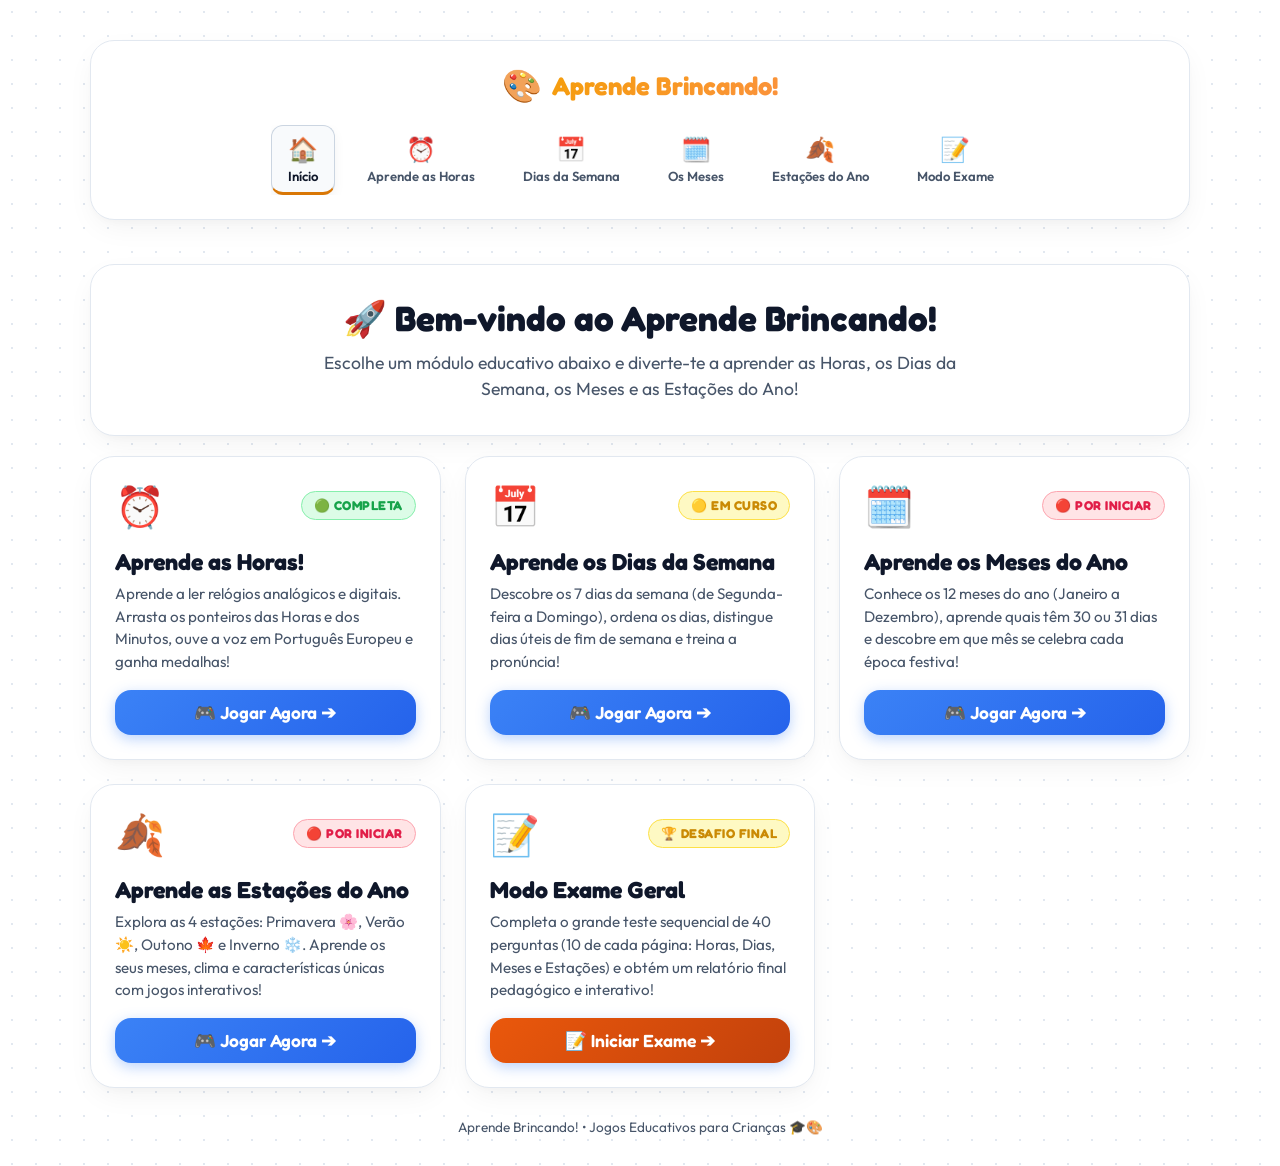
==== web/index.html @ d5a4cc93 "Add Galeria de Conquistas (Achievements Gallery) across all pages including Exam Mode" ====
<!DOCTYPE html>
<html lang="pt">
<head>
  <meta charset="UTF-8">
  <meta name="viewport" content="width=device-width, initial-scale=1.0">
  <title>Aprende Brincando! - Portal Educativo Interativo</title>
  <meta name="description" content="Portal educativo interativo em Português Europeu para crianças aprenderem as Horas, Dias da Semana, Meses e Estações do Ano!">
  
  <!-- Google Fonts -->
  <link rel="preconnect" href="https://fonts.googleapis.com">
  <link rel="preconnect" href="https://fonts.gstatic.com" crossorigin>
  <link href="https://fonts.googleapis.com/css2?family=Fredoka:wght@400;600;700&family=Outfit:wght@400;500;600;700&display=swap" rel="stylesheet">
  
  <!-- Stylesheet -->
  <link rel="stylesheet" href="style.css?v=3.1">
</head>
<body class="theme-am">

  <div class="app-container portal-container">
    
    <!-- Top Navigation Bar Glass Card (Directly above Hero Banner) -->
    <header class="portal-top-bar glass-card">
      <a href="index.html" class="nav-brand">
        <span class="nav-icon">🎨</span>
        <span class="nav-title">Aprende Brincando!</span>
      </a>

      <nav class="nav-links">
        <a href="index.html" class="nav-link active">
          <span class="link-icon">🏠</span>
          <span class="link-text">Início</span>
        </a>
        <a href="horas.html" class="nav-link">
          <span class="link-icon">⏰</span>
          <span class="link-text">Aprende as Horas</span>
        </a>
        <a href="dias.html" class="nav-link">
          <span class="link-icon">📅</span>
          <span class="link-text">Dias da Semana</span>
        </a>
        <a href="meses.html" class="nav-link">
          <span class="link-icon">🗓️</span>
          <span class="link-text">Os Meses</span>
        </a>
        <a href="estacoes.html" class="nav-link">
          <span class="link-icon">🍂</span>
          <span class="link-text">Estações do Ano</span>
        </a>
        <a href="exame.html" class="nav-link">
          <span class="link-icon">📝</span>
          <span class="link-text">Modo Exame</span>
        </a>
      </nav>
    </header>

    <!-- Hero Banner Box -->
    <section class="portal-hero glass-card">
      <div class="hero-content">
        <h1>🚀 Bem-vindo ao Aprende Brincando!</h1>
        <p>Escolhe um módulo educativo abaixo e diverte-te a aprender as Horas, os Dias da Semana, os Meses e as Estações do Ano!</p>
      </div>
    </section>

    <!-- 3. Main Module Cards Grid -->
    <main class="portal-grid">
      
      <!-- Module 1: Aprende as Horas -->
      <article class="module-card glass-card">
        <div class="module-header">
          <span class="module-icon">⏰</span>
          <span id="statusHoras" class="status-badge status-completa">🟢 Completa</span>
        </div>
        <div class="module-body">
          <h2 class="module-title">Aprende as Horas!</h2>
          <p class="module-desc">
            Aprende a ler relógios analógicos e digitais. Arrasta os ponteiros das Horas e dos Minutos, ouve a voz em Português Europeu e ganha medalhas!
          </p>
        </div>
        <div class="module-footer">
          <a href="horas.html" class="btn-module-play">
            🎮 Jogar Agora ➔
          </a>
        </div>
      </article>

      <!-- Module 2: Aprende os Dias da Semana -->
      <article class="module-card glass-card">
        <div class="module-header">
          <span class="module-icon">📅</span>
          <span id="statusDias" class="status-badge status-em-curso">🟡 Em Curso</span>
        </div>
        <div class="module-body">
          <h2 class="module-title">Aprende os Dias da Semana</h2>
          <p class="module-desc">
            Descobre os 7 dias da semana (de Segunda-feira a Domingo), ordena os dias, distingue dias úteis de fim de semana e treina a pronúncia!
          </p>
        </div>
        <div class="module-footer">
          <a href="dias.html" class="btn-module-play">
            🎮 Jogar Agora ➔
          </a>
        </div>
      </article>

      <!-- Module 3: Aprende os Meses do Ano -->
      <article class="module-card glass-card">
        <div class="module-header">
          <span class="module-icon">🗓️</span>
          <span id="statusMeses" class="status-badge status-por-iniciar">🔴 Por Iniciar</span>
        </div>
        <div class="module-body">
          <h2 class="module-title">Aprende os Meses do Ano</h2>
          <p class="module-desc">
            Conhece os 12 meses do ano (Janeiro a Dezembro), aprende quais têm 30 ou 31 dias e descobre em que mês se celebra cada época festiva!
          </p>
        </div>
        <div class="module-footer">
          <a href="meses.html" class="btn-module-play">
            🎮 Jogar Agora ➔
          </a>
        </div>
      </article>

      <!-- Module 4: Aprende as Estações do Ano -->
      <article class="module-card glass-card">
        <div class="module-header">
          <span class="module-icon">🍂</span>
          <span id="statusEstacoes" class="status-badge status-por-iniciar">🔴 Por Iniciar</span>
        </div>
        <div class="module-body">
          <h2 class="module-title">Aprende as Estações do Ano</h2>
          <p class="module-desc">
            Explora as 4 estações: Primavera 🌸, Verão ☀️, Outono 🍁 e Inverno ❄️. Aprende os seus meses, clima e características únicas com jogos interativos!
          </p>
        </div>
        <div class="module-footer">
          <a href="estacoes.html" class="btn-module-play">
            🎮 Jogar Agora ➔
          </a>
        </div>
      </article>

      <!-- Module 5: Modo Exame Geral Sequencial -->
      <article class="module-card glass-card">
        <div class="module-header">
          <span class="module-icon">📝</span>
          <span id="statusExame" class="status-badge status-em-curso">🏆 Desafio Final</span>
        </div>
        <div class="module-body">
          <h2 class="module-title">Modo Exame Geral</h2>
          <p class="module-desc">
            Completa o grande teste sequencial de 40 perguntas (10 de cada página: Horas, Dias, Meses e Estações) e obtém um relatório final pedagógico e interativo!
          </p>
        </div>
        <div class="module-footer">
          <a href="exame.html" class="btn-module-play" style="background: linear-gradient(135deg, #ea580c, #c2410c);">
            📝 Iniciar Exame ➔
          </a>
        </div>
      </article>

    </main>

    <!-- Footer -->
    <footer class="app-footer">
      <p>Aprende Brincando! • Jogos Educativos para Crianças 🎓🎨</p>
    </footer>

  </div>

  <!-- Scripts -->
  <script src="js/fireworks.js?v=4.0"></script>
  <script src="js/audio.js?v=4.0"></script>
  <script src="js/achievements.js?v=4.0"></script>
</body>
</html>
---- web/style.css ----
/* ==========================================================================
   CSS Design System - Aprende Brincando (Educational Suite)
   ========================================================================== */

/* Website Main Menu Bar (White Theme Glass Card Menu) */
.portal-top-bar {
  display: flex;
  flex-direction: column;
  align-items: center;
  justify-content: center;
  gap: 14px;
  padding: 20px 24px;
  width: 100%;
  border-radius: 20px;
  background: #ffffff;
  border: 1px solid #e2e8f0;
  box-shadow: 0 10px 30px -5px rgba(0, 0, 0, 0.06), 0 4px 12px -2px rgba(0, 0, 0, 0.03);
  margin-bottom: 24px;
}

.portal-top-bar .nav-brand {
  display: flex;
  align-items: center;
  justify-content: center;
  gap: 10px;
  text-decoration: none;
}

.portal-top-bar .nav-brand .nav-title {
  font-family: 'Fredoka', sans-serif;
  font-size: 1.6rem;
  font-weight: 700;
  color: #d97706;
}

.portal-top-bar .nav-links {
  display: flex;
  align-items: center;
  justify-content: center;
  gap: 16px;
  flex-wrap: nowrap;
  white-space: nowrap;
}

.portal-top-bar .nav-link {
  display: flex;
  flex-direction: column;
  align-items: center;
  justify-content: center;
  gap: 4px;
  color: #475569;
  text-decoration: none;
  font-family: 'Outfit', sans-serif;
  font-weight: 600;
  font-size: 0.82rem;
  padding: 8px 16px;
  border-radius: 12px;
  transition: all 0.2s ease;
  white-space: nowrap;
  flex-shrink: 0;
  border-bottom: 3px solid transparent;
}

.portal-top-bar .nav-link .link-icon {
  font-size: 1.5rem;
}

.portal-top-bar .nav-link:hover {
  color: #0f172a;
  background: #f1f5f9;
  transform: translateY(-2px);
}

.portal-top-bar .nav-link.active {
  color: #0f172a;
  background: #f8fafc;
  border: 1px solid #cbd5e1;
  border-bottom: 3px solid #d97706;
  box-shadow: 0 4px 12px rgba(0, 0, 0, 0.05);
}

.top-nav-bar {
  width: 100%;
  background: rgba(15, 23, 42, 0.95);
  backdrop-filter: blur(16px);
  -webkit-backdrop-filter: blur(16px);
  border-bottom: 1px solid rgba(255, 255, 255, 0.12);
  position: sticky;
  top: 0;
  z-index: 1000;
  box-shadow: 0 4px 20px rgba(0, 0, 0, 0.25);
}

.nav-container {
  max-width: 1200px;
  margin: 0 auto;
  padding: 8px 24px;
  display: flex;
  justify-content: space-between;
  align-items: center;
  gap: 16px;
}

.nav-brand {
  display: flex;
  align-items: center;
  gap: 10px;
  text-decoration: none;
  color: #ffffff;
}

.nav-icon {
  font-size: 2rem;
}

.nav-title {
  font-family: 'Fredoka', sans-serif;
  font-size: 1.5rem;
  font-weight: 700;
  background: linear-gradient(135deg, #f59e0b, #fb923c);
  -webkit-background-clip: text;
  -webkit-text-fill-color: transparent;
}

.nav-links {
  display: flex;
  align-items: center;
  gap: 12px;
  flex-wrap: nowrap;
  white-space: nowrap;
  overflow-x: auto;
}

.nav-link {
  display: flex;
  flex-direction: column;
  align-items: center;
  gap: 2px;
  color: #94a3b8;
  text-decoration: none;
  font-family: 'Outfit', sans-serif;
  font-weight: 600;
  font-size: 0.8rem;
  padding: 6px 12px;
  border-radius: 12px;
  transition: all 0.2s ease;
  white-space: nowrap;
  flex-shrink: 0;
  border-bottom: 3px solid transparent;
}

.nav-link .link-icon {
  font-size: 1.35rem;
}

.nav-link:hover {
  color: #ffffff;
  background: rgba(255, 255, 255, 0.08);
  transform: translateY(-2px);
}

.nav-link.active {
  color: #ffffff;
  background: rgba(255, 255, 255, 0.14);
  border-bottom-color: #f59e0b;
}

:root {
  /* Core Color Palette (White Theme AM & PM) */
  --bg-gradient-am: #ffffff;
  --accent-am: #2563eb;
  --accent-am-glow: rgba(37, 99, 235, 0.2);
  --badge-am-bg: linear-gradient(135deg, #2563eb, #1d4ed8);

  /* PM Theme Tokens */
  --bg-gradient-pm: #f8fafc;
  --accent-pm: #ea580c;
  --accent-pm-glow: rgba(234, 88, 12, 0.2);
  --badge-pm-bg: linear-gradient(135deg, #ea580c, #c2410c);

  /* Surfaces & Glassmorphism Cards */
  --glass-bg: #ffffff;
  --glass-border: #e2e8f0;
  --glass-shadow: 0 10px 30px -5px rgba(0, 0, 0, 0.06), 0 4px 12px -2px rgba(0, 0, 0, 0.03);

  /* Text & Functional Colors */
  --text-primary: #0f172a;
  --text-secondary: #475569;
  --color-hour: #dc2626;    /* Hour Hand Red */
  --color-minute: #2563eb;  /* Minute Hand Blue */
  --color-success: #16a34a;
  --color-error: #e11d48;
  --color-warning: #d97706;

  /* Typography */
  --font-heading: 'Fredoka', cursive, sans-serif;
  --font-body: 'Outfit', -apple-system, BlinkMacSystemFont, sans-serif;

  /* Layout Radius */
  --radius-lg: 24px;
  --radius-md: 16px;
  --radius-sm: 10px;
}

/* Reset & Base Setup */
*, *::before, *::after {
  box-sizing: border-box;
  margin: 0;
  padding: 0;
}

body {
  font-family: var(--font-body);
  background-color: #ffffff;
  background-image: radial-gradient(#e2e8f0 1px, transparent 1px);
  background-size: 24px 24px;
  color: var(--text-primary);
  min-height: 100vh;
  display: flex;
  justify-content: center;
  align-items: center;
  padding: 20px;
  transition: background 0.5s ease;
  overflow-x: hidden;
  position: relative;
}

body.theme-pm {
  background-color: #f8fafc;
}

/* Fullscreen Celebration Canvas */
#fireworksCanvas {
  position: fixed;
  top: 0;
  left: 0;
  width: 100vw;
  height: 100vh;
  pointer-events: none;
  z-index: 999;
}

/* Main Container Structure */
.app-container {
  width: 100%;
  max-width: 1100px;
  display: flex;
  flex-direction: column;
  gap: 20px;
  z-index: 1;
}

/* Header Bar */
.app-header {
  display: flex;
  justify-content: space-between;
  align-items: center;
  background: var(--glass-bg);
  backdrop-filter: blur(16px);
  -webkit-backdrop-filter: blur(16px);
  border: 1px solid var(--glass-border);
  padding: 16px 24px;
  border-radius: var(--radius-lg);
  box-shadow: var(--glass-shadow);
  gap: 16px;
}

.header-controls {
  display: flex;
  align-items: center;
  gap: 16px;
}

.brand {
  display: flex;
  align-items: center;
  gap: 12px;
}

.brand .clock-icon {
  font-size: 2.2rem;
  animation: pulse 2s infinite ease-in-out;
}

.brand h1 {
  font-family: var(--font-heading);
  font-size: 1.9rem;
  font-weight: 700;
  color: #0f172a;
}

/* Mode Navigation Tabs */
.game-modes {
  display: flex;
  align-items: center;
  background: #f1f5f9;
  padding: 4px;
  border-radius: 999px;
  border: 1px solid #e2e8f0;
  height: 52px;
  box-sizing: border-box;
}

.mode-tab {
  border: none;
  background: transparent;
  color: var(--text-secondary);
  font-family: var(--font-body);
  font-size: 0.95rem;
  font-weight: 600;
  padding: 0 18px;
  height: 100%;
  display: flex;
  align-items: center;
  justify-content: center;
  border-radius: 999px;
  cursor: pointer;
  transition: all 0.3s cubic-bezier(0.4, 0, 0.2, 1);
}

.mode-tab:hover {
  color: var(--text-primary);
}

.mode-tab.active {
  background: #ffffff;
  color: #2563eb;
  box-shadow: 0 2px 8px rgba(0, 0, 0, 0.08);
}

/* Score Card Component */
.score-card {
  display: flex;
  align-items: center;
  background: #ffffff;
  border: 1px solid #e2e8f0;
  padding: 4px 18px;
  border-radius: 999px;
  gap: 16px;
  height: 52px;
  box-sizing: border-box;
  box-shadow: 0 2px 8px rgba(0, 0, 0, 0.04);
}

.score-item {
  display: flex;
  flex-direction: column;
  align-items: center;
  justify-content: center;
}

.score-label {
  font-size: 0.72rem;
  text-transform: uppercase;
  letter-spacing: 1px;
  color: var(--text-secondary);
  font-weight: 600;
}

.score-number {
  font-family: var(--font-heading);
  font-size: 1.3rem;
  font-weight: 700;
  color: #4ade80;
}

.streak-number {
  font-family: var(--font-heading);
  font-size: 1.2rem;
  font-weight: 700;
  color: #fb923c;
}

.score-divider {
  width: 1px;
  height: 24px;
  background: rgba(255, 255, 255, 0.15);
}

/* Main Layout Grid */
.main-layout {
  display: grid;
  grid-template-columns: 1fr 1fr;
  gap: 24px;
}

@media (max-width: 900px) {
  .main-layout {
    grid-template-columns: 1fr;
  }
}

/* Glass Card Containers */
.glass-card {
  background: var(--glass-bg);
  backdrop-filter: blur(16px);
  -webkit-backdrop-filter: blur(16px);
  border: 1px solid var(--glass-border);
  border-radius: var(--radius-lg);
  padding: 24px;
  box-shadow: var(--glass-shadow);
  display: flex;
  flex-direction: column;
  gap: 20px;
}

/* Clock Panel Elements */
.clock-header {
  display: flex;
  justify-content: space-between;
  align-items: center;
  gap: 12px;
}

.period-badge {
  font-family: var(--font-heading);
  font-size: 1rem;
  font-weight: 600;
  padding: 8px 16px;
  border-radius: 999px;
  color: #ffffff;
  box-shadow: 0 4px 12px rgba(0, 0, 0, 0.2);
  transition: all 0.5s ease;
}

.badge-am {
  background: var(--badge-am-bg);
}

.badge-pm {
  background: var(--badge-pm-bg);
}

.btn-toggle {
  background: rgba(255, 255, 255, 0.1);
  border: 1px solid rgba(255, 255, 255, 0.2);
  color: var(--text-primary);
  font-family: var(--font-body);
  font-weight: 600;
  font-size: 0.88rem;
  padding: 8px 16px;
  border-radius: 999px;
  cursor: pointer;
  transition: all 0.3s ease;
}

.btn-toggle:hover {
  background: rgba(255, 255, 255, 0.22);
  transform: translateY(-1px);
}

/* Canvas Wrapper */
.clock-canvas-wrapper {
  position: relative;
  display: flex;
  justify-content: center;
  align-items: center;
  width: 100%;
}

#clockCanvas {
  max-width: 100%;
  height: auto;
  cursor: grab;
  touch-action: none;
  filter: drop-shadow(0 15px 30px rgba(0, 0, 0, 0.4));
  transition: transform 0.1s ease;
}

#clockCanvas:active {
  cursor: grabbing;
}

.clock-instruction-overlay {
  position: absolute;
  bottom: 8px;
  background: rgba(0, 0, 0, 0.6);
  backdrop-filter: blur(8px);
  padding: 6px 14px;
  border-radius: 999px;
  font-size: 0.82rem;
  color: #e2e8f0;
  pointer-events: none;
  border: 1px solid rgba(255, 255, 255, 0.1);
}

/* Digital Readout */
.digital-display {
  display: flex;
  justify-content: space-between;
  align-items: center;
  background: rgba(15, 23, 42, 0.92);
  border: 1px solid rgba(255, 255, 255, 0.15);
  padding: 14px 20px;
  border-radius: var(--radius-md);
  box-shadow: 0 8px 24px rgba(0, 0, 0, 0.25);
}

.digital-time-box {
  display: flex;
  align-items: center;
  gap: 12px;
}

.digital-label {
  font-size: 0.95rem;
  color: #94a3b8;
  font-weight: 600;
}

.digital-clock {
  font-family: var(--font-heading);
  font-size: 2rem;
  font-weight: 700;
  letter-spacing: 2px;
  color: #60a5fa;
  text-shadow: 0 0 12px rgba(96, 165, 250, 0.5);
}

body.theme-pm .digital-clock {
  color: #fb923c;
  text-shadow: 0 0 12px rgba(251, 146, 60, 0.5);
}

.btn-speak {
  background: linear-gradient(135deg, #6366f1, #4f46e5);
  border: none;
  color: #ffffff;
  font-family: var(--font-body);
  font-weight: 600;
  font-size: 0.9rem;
  padding: 10px 16px;
  border-radius: var(--radius-sm);
  cursor: pointer;
  display: flex;
  align-items: center;
  gap: 6px;
  box-shadow: 0 4px 12px rgba(99, 102, 241, 0.3);
  transition: all 0.2s ease;
}

.btn-speak:hover {
  transform: translateY(-2px);
  box-shadow: 0 6px 16px rgba(99, 102, 241, 0.5);
}

/* Right Panel Controls & Views */
.controls-panel {
  position: relative;
}

.panel-view {
  display: none;
  flex-direction: column;
  gap: 18px;
  height: 100%;
}

.panel-view.active {
  display: flex;
}

/* Guide Box */
.guide-box {
  background: rgba(15, 23, 42, 0.05);
  border: 1px solid #e2e8f0;
  padding: 16px 20px;
  border-radius: var(--radius-md);
}

.guide-box h3 {
  font-family: var(--font-heading);
  font-size: 1.15rem;
  color: #0f172a;
  margin-bottom: 12px;
}

.guide-list {
  list-style: none;
  display: flex;
  flex-direction: column;
  gap: 10px;
  font-size: 0.92rem;
  line-height: 1.4;
  color: #334155;
}

.guide-list li {
  display: flex;
  align-items: flex-start;
  gap: 10px;
}

.guide-list .dot {
  font-size: 1.1rem;
}

.guide-list .dot.red { color: var(--color-hour); }
.guide-list .dot.blue { color: var(--color-minute); }
.guide-list .dot.yellow { color: var(--color-warning); }
.guide-list .dot.orange { color: var(--accent-pm); }

.hr-divider {
  height: 1px;
  background: #e2e8f0;
  width: 100%;
}

/* Challenge Section */
.challenge-box {
  background: rgba(15, 23, 42, 0.92);
  border: 1px solid rgba(255, 255, 255, 0.15);
  padding: 18px 22px;
  border-radius: var(--radius-md);
  box-shadow: 0 8px 24px rgba(0, 0, 0, 0.25);
}

.challenge-header {
  display: flex;
  justify-content: space-between;
  align-items: center;
  margin-bottom: 10px;
}

.challenge-header h3 {
  font-family: var(--font-heading);
  font-size: 1.25rem;
  color: #fb923c;
}

.diff-badge {
  font-size: 0.75rem;
  font-weight: 700;
  text-transform: uppercase;
  padding: 4px 10px;
  border-radius: 999px;
}

.diff-badge.easy { background: rgba(34, 197, 94, 0.2); color: #4ade80; border: 1px solid #22c55e; }

.challenge-text {
  font-size: 1.1rem;
  line-height: 1.5;
  color: #f1f5f9;
}

.highlight-time {
  font-family: var(--font-heading);
  font-size: 1.35rem;
  color: #38bdf8;
  background: rgba(56, 189, 248, 0.2);
  padding: 2px 8px;
  border-radius: 6px;
}

/* Buttons */
.action-buttons {
  display: flex;
  flex-direction: column;
  gap: 12px;
}

.btn-primary {
  background: linear-gradient(135deg, #10b981, #059669);
  border: none;
  color: #ffffff;
  font-family: var(--font-heading);
  font-size: 1.2rem;
  font-weight: 600;
  padding: 14px 24px;
  border-radius: var(--radius-md);
  cursor: pointer;
  box-shadow: 0 6px 20px rgba(16, 185, 129, 0.35);
  transition: all 0.2s ease;
}

.btn-primary:hover {
  transform: translateY(-2px);
  box-shadow: 0 8px 25px rgba(16, 185, 129, 0.5);
}

.btn-primary:active {
  transform: translateY(0);
}

.btn-secondary {
  background: linear-gradient(135deg, #f97316, #ea580c);
  border: none;
  color: #ffffff;
  font-family: var(--font-heading);
  font-size: 1.1rem;
  font-weight: 600;
  padding: 14px 24px;
  border-radius: var(--radius-md);
  cursor: pointer;
  box-shadow: 0 4px 14px rgba(249, 115, 22, 0.35);
  transition: all 0.2s ease;
}

.btn-secondary:hover {
  background: linear-gradient(135deg, #fb923c, #f97316);
  transform: translateY(-2px);
  box-shadow: 0 6px 18px rgba(249, 115, 22, 0.5);
}

.width-full {
  width: 100%;
}

/* Quiz Option Grid */
.quiz-grid {
  display: grid;
  grid-template-columns: 1fr 1fr;
  gap: 12px;
}

.quiz-option-btn {
  background: #ffffff;
  border: 2px solid #e2e8f0;
  color: #0f172a !important;
  font-family: var(--font-heading);
  font-size: 1.15rem;
  font-weight: 600;
  padding: 16px;
  border-radius: var(--radius-md);
  cursor: pointer;
  box-shadow: 0 4px 12px rgba(0, 0, 0, 0.04);
  transition: all 0.2s ease;
  text-align: center;
}

.quiz-option-btn:hover {
  background: #f8fafc;
  border-color: #cbd5e1;
  transform: translateY(-2px);
  box-shadow: 0 6px 16px rgba(0, 0, 0, 0.08);
}

.quiz-option-btn.selected {
  background: #e0f2fe !important;
  border-color: #0284c7 !important;
  color: #0369a1 !important;
  box-shadow: 0 0 0 3px rgba(2, 132, 199, 0.3) !important;
  transform: scale(1.02);
}

.quiz-option-btn.correct {
  background: #dcfce7 !important;
  border-color: #22c55e !important;
  color: #15803d !important;
}

.quiz-option-btn.wrong {
  background: #fee2e2 !important;
  border-color: #ef4444 !important;
  color: #b91c1c !important;
}

/* Feedback Message Banner */
.feedback-banner {
  min-height: 52px;
  padding: 12px 18px;
  border-radius: var(--radius-md);
  font-family: var(--font-heading);
  font-size: 1.1rem;
  display: flex;
  align-items: center;
  justify-content: center;
  text-align: center;
  opacity: 0;
  transition: all 0.3s ease;
  transform: translateY(10px);
}

.feedback-banner.show {
  opacity: 1;
  transform: translateY(0);
}

.feedback-banner.success {
  background: rgba(34, 197, 94, 0.2);
  border: 1px solid #22c55e;
  color: #4ade80;
}

.feedback-banner.error {
  background: #fee2e2;
  border: 1px solid #fca5a5;
  color: #991b1b !important;
  box-shadow: 0 4px 14px rgba(220, 38, 38, 0.12);
  text-align: left;
  display: block;
  padding: 16px 20px;
  line-height: 1.6;
}

.feedback-banner.error strong,
.feedback-banner.error span {
  color: #7f1d1d !important;
}

.hidden {
  display: none !important;
}

/* Footer */
.app-footer {
  text-align: center;
  font-size: 0.85rem;
  color: var(--text-secondary);
  padding: 10px 0;
}

/* Keyframe Animations */
@keyframes pulse {
  0%, 100% { transform: scale(1); }
  50% { transform: scale(1.1); }
}

@keyframes slideInUp {
  from { transform: translateY(100px); opacity: 0; }
  to { transform: translateY(0); opacity: 1; }
}

/* Badges Header Button */
.btn-badges {
  background: linear-gradient(135deg, #f59e0b, #d97706);
  border: none;
  color: #ffffff;
  font-family: var(--font-heading);
  font-size: 0.95rem;
  font-weight: 700;
  padding: 6px 14px;
  border-radius: 999px;
  cursor: pointer;
  box-shadow: 0 4px 14px rgba(245, 158, 11, 0.4);
  transition: all 0.2s ease;
  display: flex;
  align-items: center;
  gap: 6px;
}

.btn-badges:hover {
  transform: translateY(-2px) scale(1.05);
  box-shadow: 0 6px 18px rgba(245, 158, 11, 0.6);
}

/* Achievement Toast Notification */
.achievement-toast {
  position: fixed;
  bottom: 24px;
  right: 24px;
  background: linear-gradient(135deg, rgba(30, 41, 59, 0.95), rgba(15, 23, 42, 0.95));
  backdrop-filter: blur(16px);
  border: 2px solid #f59e0b;
  box-shadow: 0 10px 30px rgba(245, 158, 11, 0.35);
  padding: 14px 22px;
  border-radius: var(--radius-md);
  display: flex;
  align-items: center;
  gap: 14px;
  z-index: 1000;
  animation: slideInUp 0.5s cubic-bezier(0.175, 0.885, 0.32, 1.275);
}

.toast-icon {
  font-size: 2.2rem;
}

.toast-content {
  display: flex;
  flex-direction: column;
}

.toast-title {
  font-size: 0.75rem;
  text-transform: uppercase;
  letter-spacing: 1px;
  color: #f59e0b;
  font-weight: 700;
}

.toast-name {
  font-family: var(--font-heading);
  font-size: 1.15rem;
  color: #ffffff;
}

/* Modal Overlay & Card */
.modal-overlay {
  position: fixed;
  top: 0;
  left: 0;
  width: 100vw;
  height: 100vh;
  background: rgba(0, 0, 0, 0.7);
  backdrop-filter: blur(8px);
  display: flex;
  justify-content: center;
  align-items: center;
  z-index: 9999;
  padding: 20px;
}

.modal-card {
  width: 100%;
  max-width: 680px;
  max-height: 85vh;
  overflow-y: auto;
  background: #ffffff;
  border: 1px solid #e2e8f0;
  border-radius: var(--radius-lg);
  padding: 28px;
  display: flex;
  flex-direction: column;
  gap: 16px;
  box-shadow: 0 20px 40px -10px rgba(0, 0, 0, 0.15);
}

.modal-header {
  display: flex;
  justify-content: space-between;
  align-items: center;
}

.modal-header h2 {
  font-family: var(--font-heading);
  font-size: 1.7rem;
  color: #ea580c;
}

.btn-close {
  background: transparent;
  border: none;
  color: var(--text-secondary);
  font-size: 2rem;
  cursor: pointer;
  line-height: 1;
  transition: color 0.2s ease;
}

.btn-close:hover {
  color: #0f172a;
}

.modal-subtitle {
  font-size: 0.95rem;
  color: var(--text-secondary);
}

/* Badges Grid & Cards */
.badges-grid {
  display: grid;
  grid-template-columns: repeat(auto-fill, minmax(280px, 1fr));
  gap: 14px;
  margin-top: 10px;
}

.badge-card {
  background: rgba(255, 255, 255, 0.05);
  border: 1px solid rgba(255, 255, 255, 0.1);
  padding: 14px;
  border-radius: var(--radius-md);
  display: flex;
  align-items: center;
  gap: 14px;
  transition: all 0.3s ease;
  opacity: 0.5;
  filter: grayscale(80%);
}

.badge-card.unlocked {
  opacity: 1;
  filter: grayscale(0%);
  background: linear-gradient(135deg, rgba(245, 158, 11, 0.15), rgba(234, 88, 12, 0.1));
  border-color: rgba(245, 158, 11, 0.4);
  box-shadow: 0 4px 14px rgba(245, 158, 11, 0.15);
}

.badge-card.unlocked:hover {
  transform: translateY(-2px);
  border-color: #f59e0b;
}

.badge-icon-box {
  font-size: 2.2rem;
  width: 50px;
  height: 50px;
  display: flex;
  align-items: center;
  justify-content: center;
  background: #f1f5f9;
  border-radius: var(--radius-sm);
  flex-shrink: 0;
}

.badge-info {
  display: flex;
  flex-direction: column;
  gap: 2px;
}

.badge-title {
  font-family: var(--font-heading);
  font-size: 1.05rem;
  color: #0f172a;
}

.badge-desc {
  font-size: 0.82rem;
  color: var(--text-secondary);
}

.badge-status {
  font-size: 0.72rem;
  font-weight: 700;
  color: #4ade80;
  margin-top: 2px;
}

/* Portal Container & Hero */
.portal-container {
  margin-top: 20px;
}

.portal-hero {
  text-align: center;
  padding: 32px 24px;
}

.portal-hero h1 {
  font-family: var(--font-heading);
  font-size: 2.2rem;
  margin-bottom: 10px;
  color: #0f172a;
}

.portal-hero p {
  font-size: 1.1rem;
  color: var(--text-secondary);
  max-width: 700px;
  margin: 0 auto;
  line-height: 1.5;
}

/* Portal Navigation Bar (Directly below Hero Box - Single Line) */
.portal-nav-bar {
  display: flex;
  justify-content: center;
  align-items: center;
  gap: 8px;
  flex-wrap: nowrap;
  white-space: nowrap;
  padding: 8px 16px;
  width: 100%;
  overflow-x: auto;
}

.portal-nav-bar .nav-link {
  white-space: nowrap;
  flex-shrink: 0;
}

/* Portal Modules Grid */
.portal-grid {
  display: grid;
  grid-template-columns: repeat(auto-fit, minmax(260px, 1fr));
  gap: 24px;
}

.module-card {
  display: flex;
  flex-direction: column;
  justify-content: space-between;
  gap: 16px;
  transition: transform 0.3s ease, border-color 0.3s ease;
}

.module-card:hover {
  transform: translateY(-4px);
  border-color: #cbd5e1;
  box-shadow: 0 16px 32px -5px rgba(0, 0, 0, 0.08);
}

.module-header {
  display: flex;
  justify-content: space-between;
  align-items: center;
}

.module-icon {
  font-size: 2.5rem;
}

/* Status Badges: Por Iniciar, Em Curso, Completa */
.status-badge {
  font-family: var(--font-heading);
  font-size: 0.8rem;
  font-weight: 700;
  padding: 6px 12px;
  border-radius: 999px;
  text-transform: uppercase;
  letter-spacing: 0.5px;
}

.status-por-iniciar {
  background: #ffe4e6;
  color: #e11d48;
  border: 1px solid #fda4af;
}

.status-em-curso {
  background: #fef9c3;
  color: #ca8a04;
  border: 1px solid #fde047;
}

.status-completa {
  background: #dcfce7;
  color: #16a34a;
  border: 1px solid #86efac;
}

.module-title {
  font-family: var(--font-heading);
  font-size: 1.45rem;
  color: #0f172a;
  margin-bottom: 8px;
}

.module-desc {
  font-size: 0.95rem;
  color: var(--text-secondary);
  line-height: 1.5;
}

.btn-module-play {
  display: inline-flex;
  align-items: center;
  justify-content: center;
  width: 100%;
  background: linear-gradient(135deg, #3b82f6, #2563eb);
  color: #ffffff;
  text-decoration: none;
  font-family: var(--font-heading);
  font-size: 1.1rem;
  font-weight: 600;
  padding: 12px;
  border-radius: var(--radius-md);
  box-shadow: 0 4px 14px rgba(59, 130, 246, 0.35);
  transition: all 0.2s ease;
}

.btn-module-play:hover {
  transform: translateY(-2px);
  box-shadow: 0 6px 18px rgba(59, 130, 246, 0.5);
}

/* Interactive Modules Lists (Days, Months, Seasons) */
.section-title {
  font-family: var(--font-heading);
  font-size: 1.4rem;
  color: #0f172a;
  margin-bottom: 6px;
}

.section-desc {
  font-size: 0.9rem;
  color: #64748b;
  margin-bottom: 16px;
}

.days-list {
  display: flex;
  flex-direction: column;
  gap: 10px;
}

.day-card {
  background: #ffffff;
  border: 1px solid #e2e8f0;
  padding: 12px 18px;
  border-radius: var(--radius-md);
  display: flex;
  align-items: center;
  justify-content: space-between;
  cursor: pointer;
  box-shadow: 0 2px 8px rgba(0, 0, 0, 0.03);
  transition: all 0.2s ease;
}

.day-card:hover {
  background: #f8fafc;
  border-color: #cbd5e1;
  transform: translateX(4px);
}

.day-icon { font-size: 1.5rem; }
.day-name { font-family: var(--font-heading); font-size: 1.15rem; color: #0f172a; }
.day-type { font-size: 0.8rem; font-weight: 700; color: #0284c7; background: #e0f2fe; padding: 4px 10px; border-radius: 999px; }

.months-grid {
  display: grid;
  grid-template-columns: repeat(auto-fill, minmax(130px, 1fr));
  gap: 12px;
}

.month-card {
  background: #ffffff;
  border: 1px solid #e2e8f0;
  padding: 14px 10px;
  border-radius: var(--radius-md);
  display: flex;
  flex-direction: column;
  align-items: center;
  gap: 4px;
  cursor: pointer;
  box-shadow: 0 2px 8px rgba(0, 0, 0, 0.03);
  transition: all 0.2s ease;
  text-align: center;
}

.month-card:hover {
  background: #f8fafc;
  border-color: #cbd5e1;
  transform: translateY(-2px);
}

.month-num { font-size: 0.75rem; font-weight: 700; color: #64748b; }
.month-icon { font-size: 1.8rem; }
.month-name { font-family: var(--font-heading); font-size: 1rem; color: #0f172a; }
.month-days { font-size: 0.75rem; color: #ea580c; font-weight: 600; }

.seasons-grid {
  display: grid;
  grid-template-columns: 1fr 1fr;
  gap: 14px;
}

.season-card {
  background: #ffffff;
  border: 1px solid #e2e8f0;
  padding: 16px;
  border-radius: var(--radius-md);
  display: flex;
  flex-direction: column;
  align-items: center;
  gap: 6px;
  cursor: pointer;
  box-shadow: 0 2px 8px rgba(0, 0, 0, 0.03);
  transition: all 0.2s ease;
  text-align: center;
}

.season-card:hover {
  background: #f8fafc;
  border-color: #cbd5e1;
  transform: translateY(-2px);
}

.season-icon { font-size: 2.4rem; }
.season-name { font-family: var(--font-heading); font-size: 1.25rem; color: #0f172a; }
.season-climate { font-size: 0.85rem; color: #16a34a; font-weight: 600; }
.season-months { font-size: 0.75rem; color: #64748b; }

/* ==========================================================================
   Exam Mode & Interactive Report Card Styles
   ========================================================================== */
.exam-progress-card {
  padding: 16px 20px;
  display: flex;
  flex-direction: column;
  gap: 12px;
  margin-bottom: 18px;
}

.exam-progress-header {
  display: flex;
  justify-content: space-between;
  align-items: center;
  flex-wrap: wrap;
  gap: 10px;
}

.phase-badge {
  font-family: var(--font-heading);
  font-size: 0.95rem;
  font-weight: 700;
  padding: 6px 14px;
  border-radius: 999px;
  color: #ffffff;
  box-shadow: 0 4px 12px rgba(0, 0, 0, 0.1);
}

.phase-horas { background: linear-gradient(135deg, #2563eb, #1d4ed8); }
.phase-dias { background: linear-gradient(135deg, #0284c7, #0369a1); }
.phase-meses { background: linear-gradient(135deg, #d97706, #b45309); }
.phase-estacoes { background: linear-gradient(135deg, #16a34a, #15803d); }

.question-counter {
  font-family: var(--font-heading);
  font-size: 1.05rem;
  font-weight: 700;
  color: #0f172a;
}

.progress-bar-track {
  width: 100%;
  height: 12px;
  background: #e2e8f0;
  border-radius: 999px;
  overflow: hidden;
}

.progress-bar-fill {
  height: 100%;
  background: linear-gradient(90deg, #10b981, #059669);
  border-radius: 999px;
  transition: width 0.4s cubic-bezier(0.4, 0, 0.2, 1);
}

.exam-clock-container {
  display: flex;
  justify-content: center;
  align-items: center;
  padding: 10px 0;
}

.exam-question-card {
  display: flex;
  flex-direction: column;
  gap: 18px;
  padding: 24px;
}

/* Final Report Card */
.report-header {
  text-align: center;
  margin-bottom: 20px;
}

.report-icon {
  font-size: 3rem;
  display: block;
  margin-bottom: 6px;
}

.report-header h2 {
  font-family: var(--font-heading);
  font-size: 2rem;
  color: #ea580c;
  margin-bottom: 4px;
}

.report-subtitle {
  font-size: 1.05rem;
  color: #64748b;
}

.report-score-banner {
  display: flex;
  justify-content: space-around;
  align-items: center;
  background: linear-gradient(135deg, #fff7ed, #ffedd5);
  border: 2px solid #fdba74;
  padding: 20px;
  border-radius: var(--radius-md);
  margin-bottom: 24px;
  flex-wrap: wrap;
  gap: 16px;
}

.score-big-box {
  display: flex;
  flex-direction: column;
  align-items: center;
}

.score-big-label {
  font-size: 0.8rem;
  font-weight: 700;
  letter-spacing: 1px;
  color: #c2410c;
}

.score-big-val {
  font-family: var(--font-heading);
  font-size: 2.5rem;
  font-weight: 700;
  color: #ea580c;
}

.badge-award-box {
  display: flex;
  align-items: center;
  gap: 10px;
  background: #ffffff;
  padding: 10px 18px;
  border-radius: 999px;
  box-shadow: 0 4px 14px rgba(234, 88, 12, 0.15);
}

.award-icon { font-size: 2rem; }
.award-title { font-family: var(--font-heading); font-size: 1.15rem; color: #0f172a; font-weight: 700; }

.report-phases-grid {
  display: grid;
  grid-template-columns: repeat(auto-fit, minmax(130px, 1fr));
  gap: 12px;
  margin-bottom: 24px;
}

.phase-stat-card {
  background: #ffffff;
  border: 1px solid #e2e8f0;
  padding: 14px;
  border-radius: var(--radius-md);
  display: flex;
  flex-direction: column;
  align-items: center;
  gap: 4px;
  box-shadow: 0 2px 8px rgba(0, 0, 0, 0.03);
}

.stat-icon { font-size: 1.8rem; }
.stat-name { font-family: var(--font-heading); font-size: 0.95rem; color: #64748b; }
.stat-val { font-family: var(--font-heading); font-size: 1.25rem; font-weight: 700; color: #2563eb; }

/* Report Questions List */
.report-questions-section h3 {
  font-family: var(--font-heading);
  font-size: 1.35rem;
  color: #0f172a;
  margin-bottom: 4px;
}

.section-subtext {
  font-size: 0.9rem;
  color: #0284c7;
  font-weight: 600;
  margin-bottom: 14px;
}

.report-questions-list {
  display: flex;
  flex-direction: column;
  gap: 10px;
  max-height: 480px;
  overflow-y: auto;
  padding-right: 6px;
  margin-bottom: 24px;
}

.report-item {
  background: #ffffff;
  border: 1px solid #e2e8f0;
  border-left: 6px solid #cbd5e1;
  padding: 14px 18px;
  border-radius: var(--radius-md);
  display: flex;
  justify-content: space-between;
  align-items: center;
  cursor: pointer;
  box-shadow: 0 2px 8px rgba(0, 0, 0, 0.03);
  transition: all 0.2s ease;
  gap: 12px;
}

.report-item:hover {
  background: #f8fafc;
  transform: translateX(4px);
  box-shadow: 0 4px 14px rgba(0, 0, 0, 0.08);
}

.report-item.item-success {
  border-left-color: #22c55e;
}

.report-item.item-error {
  border-left-color: #ef4444;
}

.item-left {
  display: flex;
  align-items: center;
  gap: 12px;
}

.item-num {
  font-family: var(--font-heading);
  font-size: 1.1rem;
  font-weight: 700;
  color: #64748b;
  min-width: 32px;
}

.item-icon {
  font-size: 1.5rem;
}

.item-details {
  display: flex;
  flex-direction: column;
  gap: 2px;
}

.item-prompt {
  font-family: var(--font-heading);
  font-size: 1.05rem;
  color: #0f172a;
}

.item-answers {
  font-size: 0.85rem;
  color: #475569;
}

.item-right {
  display: flex;
  flex-direction: column;
  align-items: flex-end;
  gap: 4px;
  flex-shrink: 0;
}

.item-badge {
  font-family: var(--font-heading);
  font-size: 0.85rem;
  font-weight: 700;
  padding: 4px 12px;
  border-radius: 999px;
}

.badge-right { background: #dcfce7; color: #15803d; }
.badge-wrong { background: #fee2e2; color: #b91c1c; }

.click-hint {
  font-size: 0.75rem;
  color: #0284c7;
  font-weight: 600;
}

/* Modal Review Box */
.review-question-box {
  background: #f8fafc;
  border: 1px solid #e2e8f0;
  padding: 16px;
  border-radius: var(--radius-md);
  margin-bottom: 14px;
}

.review-tag {
  font-size: 0.8rem;
  font-weight: 700;
  color: #ea580c;
  text-transform: uppercase;
  margin-bottom: 4px;
}

.review-question-box h3 {
  font-family: var(--font-heading);
  font-size: 1.2rem;
  color: #0f172a;
}

.review-result-box {
  padding: 14px;
  border-radius: var(--radius-md);
  background: #ffffff;
  border: 1px solid #e2e8f0;
  margin-bottom: 14px;
  line-height: 1.6;
}

.review-status {
  font-family: var(--font-heading);
  font-size: 1.1rem;
  font-weight: 700;
  margin-bottom: 8px;
}

.review-status.success { color: #16a34a; }
.review-status.error { color: #dc2626; }

.review-explanation-box {
  background: #fee2e2;
  border: 1px solid #fca5a5;
  color: #991b1b;
  padding: 16px 20px;
  border-radius: var(--radius-md);
  margin-bottom: 18px;
  line-height: 1.6;
}

.review-explanation-box h4 {
  font-family: var(--font-heading);
  font-size: 1.1rem;
  margin-bottom: 8px;
  color: #7f1d1d;
}

.season-icon { font-size: 2.4rem; }
.season-name { font-family: var(--font-heading); font-size: 1.25rem; color: #0f172a; }
.season-climate { font-size: 0.85rem; color: #16a34a; font-weight: 600; }
.season-months { font-size: 0.75rem; color: #64748b; }

/* ==========================================================================
   Galeria de Conquistas (Achievements System) Styles
   ========================================================================== */
.btn-achievements-header {
  background: linear-gradient(135deg, #f59e0b, #d97706);
  color: #ffffff;
  font-family: var(--font-heading);
  font-size: 0.95rem;
  font-weight: 700;
  padding: 8px 16px;
  border-radius: 999px;
  border: none;
  cursor: pointer;
  box-shadow: 0 4px 14px rgba(245, 158, 11, 0.3);
  display: flex;
  align-items: center;
  gap: 8px;
  transition: all 0.2s ease;
}

.btn-achievements-header:hover {
  transform: translateY(-2px) scale(1.03);
  box-shadow: 0 6px 18px rgba(245, 158, 11, 0.45);
}

.ach-pill {
  background: rgba(255, 255, 255, 0.25);
  padding: 2px 8px;
  border-radius: 999px;
  font-size: 0.8rem;
}

.achievements-modal-card {
  max-width: 820px;
  width: 90%;
}

.ach-header-title {
  display: flex;
  align-items: center;
  gap: 14px;
  flex-wrap: wrap;
}

.ach-header-title h2 {
  font-family: var(--font-heading);
  font-size: 1.8rem;
  color: #d97706;
}

.ach-counter-badge {
  font-family: var(--font-heading);
  font-size: 0.9rem;
  font-weight: 700;
  color: #d97706;
  background: #fef3c7;
  border: 1px solid #fde68a;
  padding: 4px 12px;
  border-radius: 999px;
}

.ach-modal-body {
  max-height: 520px;
  overflow-y: auto;
  padding-right: 6px;
  margin-bottom: 18px;
}

.ach-grid {
  display: grid;
  grid-template-columns: repeat(auto-fill, minmax(220px, 1fr));
  gap: 14px;
}

.ach-card {
  padding: 16px;
  border-radius: var(--radius-md);
  display: flex;
  flex-direction: column;
  justify-content: space-between;
  gap: 10px;
  transition: all 0.2s ease;
}

.ach-card.unlocked {
  background: linear-gradient(135deg, #ffffff, #fefce8);
  border: 2px solid #f59e0b;
  box-shadow: 0 4px 14px rgba(245, 158, 11, 0.15);
}

.ach-card.unlocked:hover {
  transform: translateY(-3px);
  box-shadow: 0 8px 20px rgba(245, 158, 11, 0.25);
}

.ach-card.locked {
  background: #f8fafc;
  border: 1px solid #e2e8f0;
  filter: grayscale(0.85);
  opacity: 0.75;
}

.ach-card-header {
  display: flex;
  justify-content: space-between;
  align-items: center;
}

.ach-icon {
  font-size: 2.2rem;
}

.ach-category {
  font-size: 0.75rem;
  font-weight: 700;
  color: #64748b;
  background: #e2e8f0;
  padding: 2px 8px;
  border-radius: 999px;
}

.ach-title {
  font-family: var(--font-heading);
  font-size: 1.05rem;
  color: #0f172a;
  margin-bottom: 4px;
}

.ach-desc {
  font-size: 0.82rem;
  color: #475569;
  line-height: 1.4;
}

.ach-status-unlocked {
  font-size: 0.78rem;
  font-weight: 700;
  color: #15803d;
}

.ach-status-locked {
  font-size: 0.78rem;
  font-weight: 700;
  color: #64748b;
}

/* Achievement Unlock Toast Notification */
.achievement-toast {
  position: fixed;
  top: 24px;
  left: 50%;
  transform: translateX(-50%) translateY(-120px);
  background: #0f172a;
  border: 2px solid #f59e0b;
  color: #ffffff;
  padding: 14px 24px;
  border-radius: 999px;
  box-shadow: 0 10px 30px rgba(0, 0, 0, 0.3);
  display: flex;
  align-items: center;
  gap: 14px;
  z-index: 9999;
  transition: transform 0.5s cubic-bezier(0.175, 0.885, 0.32, 1.275);
  pointer-events: none;
}

.achievement-toast.show {
  transform: translateX(-50%) translateY(0);
}

.toast-icon {
  font-size: 2.2rem;
}

.toast-content {
  display: flex;
  flex-direction: column;
}

.toast-title {
  font-size: 0.75rem;
  font-weight: 700;
  color: #fbbf24;
  text-transform: uppercase;
  letter-spacing: 0.5px;
}

.toast-name {
  font-family: var(--font-heading);
  font-size: 1.1rem;
  color: #ffffff;
}
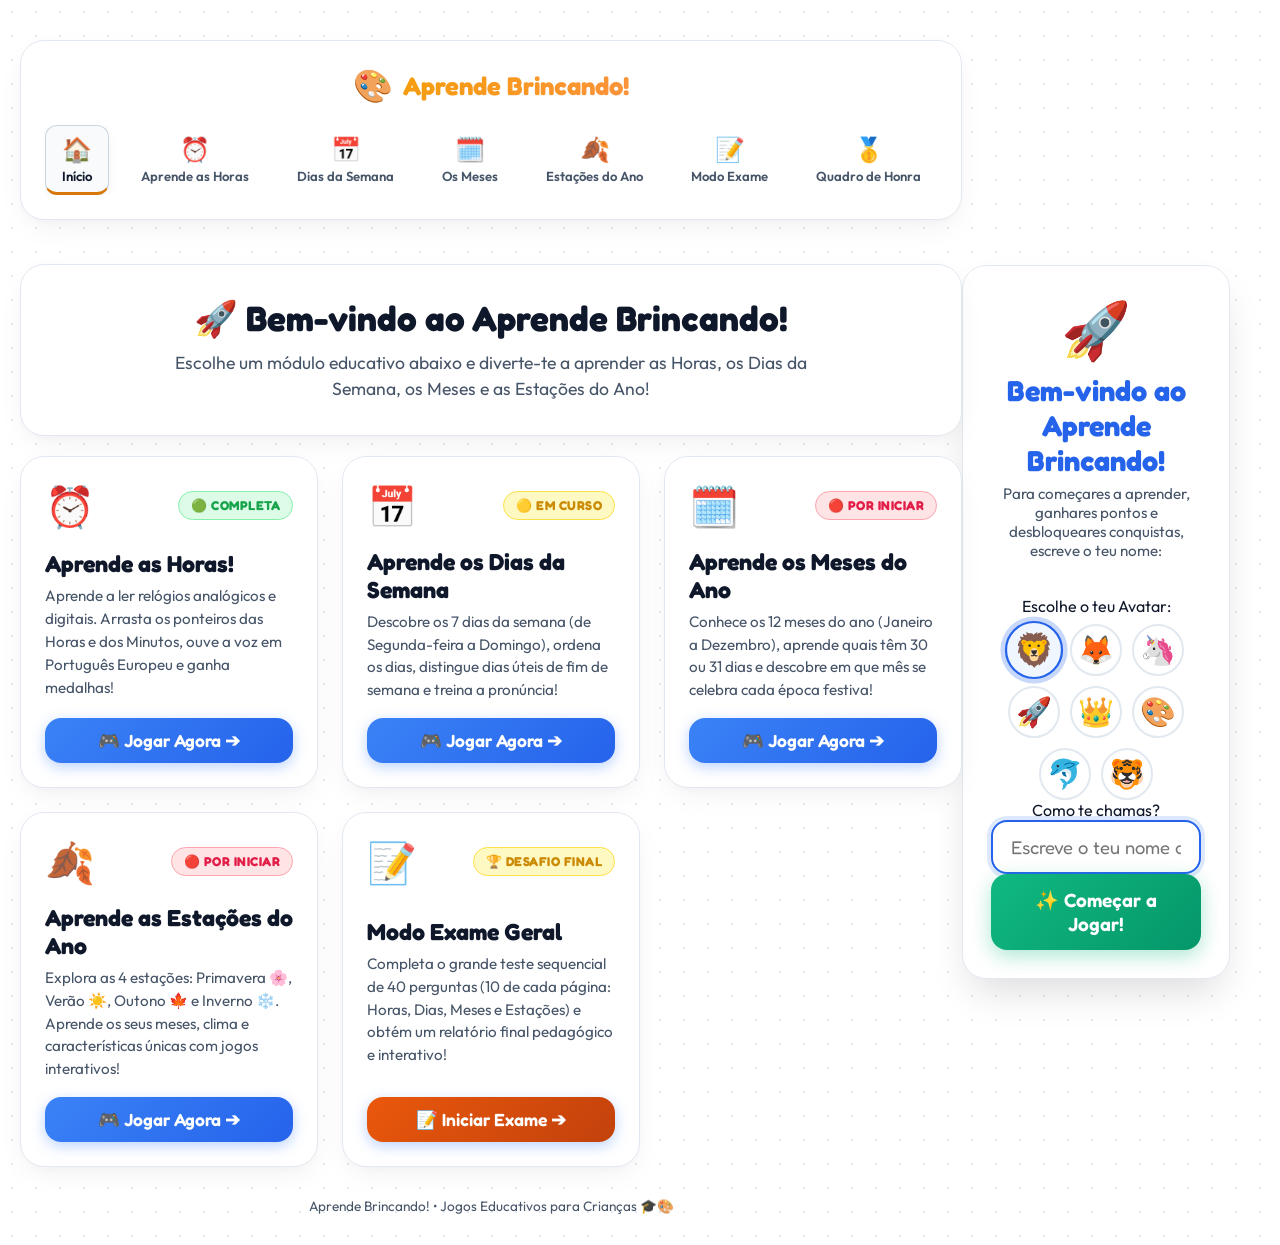
==== commit db7dd235: "Add Child Profiles, 1st access onboarding name registration, per-child progress tracking, and Quadro" ====
--- a/web/index.html
+++ b/web/index.html
@@ -12,13 +12,13 @@
   <link href="https://fonts.googleapis.com/css2?family=Fredoka:wght@400;600;700&family=Outfit:wght@400;500;600;700&display=swap" rel="stylesheet">
   
   <!-- Stylesheet -->
-  <link rel="stylesheet" href="style.css?v=3.1">
+  <link rel="stylesheet" href="style.css?v=4.3">
 </head>
 <body class="theme-am">
 
   <div class="app-container portal-container">
     
-    <!-- Top Navigation Bar Glass Card (Directly above Hero Banner) -->
+    <!-- Top Navigation Bar Glass Card -->
     <header class="portal-top-bar glass-card">
       <a href="index.html" class="nav-brand">
         <span class="nav-icon">🎨</span>
@@ -50,6 +50,10 @@
           <span class="link-icon">📝</span>
           <span class="link-text">Modo Exame</span>
         </a>
+        <a href="#" id="openLeaderboardBtn" class="nav-link">
+          <span class="link-icon">🥇</span>
+          <span class="link-text">Quadro de Honra</span>
+        </a>
       </nav>
     </header>
 
@@ -61,7 +65,7 @@
       </div>
     </section>
 
-    <!-- 3. Main Module Cards Grid -->
+    <!-- Main Module Cards Grid -->
     <main class="portal-grid">
       
       <!-- Module 1: Aprende as Horas -->
@@ -169,8 +173,9 @@
   </div>
 
   <!-- Scripts -->
-  <script src="js/fireworks.js?v=4.0"></script>
-  <script src="js/audio.js?v=4.0"></script>
-  <script src="js/achievements.js?v=4.0"></script>
+  <script src="js/fireworks.js?v=5.0"></script>
+  <script src="js/audio.js?v=5.0"></script>
+  <script src="js/profiles.js?v=5.0"></script>
+  <script src="js/achievements.js?v=5.0"></script>
 </body>
 </html>
--- a/web/style.css
+++ b/web/style.css
@@ -328,18 +328,19 @@
   box-shadow: 0 2px 8px rgba(0, 0, 0, 0.08);
 }
 
-/* Score Card Component */
+/* Score Card Component (Capsule with Pontos, Sequência & Conquistas Pill) */
 .score-card {
   display: flex;
   align-items: center;
   background: #ffffff;
   border: 1px solid #e2e8f0;
-  padding: 4px 18px;
+  padding: 4px 6px 4px 20px;
   border-radius: 999px;
   gap: 16px;
   height: 52px;
   box-sizing: border-box;
-  box-shadow: 0 2px 8px rgba(0, 0, 0, 0.04);
+  box-shadow: 0 4px 16px rgba(0, 0, 0, 0.04);
+  flex-shrink: 0;
 }
 
 .score-item {
@@ -350,31 +351,59 @@
 }
 
 .score-label {
+  font-family: var(--font-heading);
   font-size: 0.72rem;
   text-transform: uppercase;
-  letter-spacing: 1px;
-  color: var(--text-secondary);
-  font-weight: 600;
+  letter-spacing: 0.8px;
+  color: #475569;
+  font-weight: 700;
 }
 
 .score-number {
   font-family: var(--font-heading);
+  font-size: 1.35rem;
+  font-weight: 700;
+  color: #10b981;
+}
+
+.streak-number {
+  font-family: var(--font-heading);
   font-size: 1.3rem;
   font-weight: 700;
-  color: #4ade80;
-}
-
-.streak-number {
-  font-family: var(--font-heading);
-  font-size: 1.2rem;
-  font-weight: 700;
-  color: #fb923c;
+  color: #f97316;
 }
 
 .score-divider {
   width: 1px;
   height: 24px;
-  background: rgba(255, 255, 255, 0.15);
+  background: #e2e8f0;
+  flex-shrink: 0;
+}
+
+.score-conquistas-btn {
+  background: linear-gradient(135deg, #f59e0b, #ea580c);
+  color: #ffffff;
+  font-family: var(--font-heading);
+  font-size: 1.15rem;
+  font-weight: 700;
+  padding: 0 18px;
+  height: 40px;
+  border-radius: 999px;
+  border: none;
+  cursor: pointer;
+  box-shadow: 0 4px 14px rgba(234, 88, 12, 0.35);
+  display: flex;
+  align-items: center;
+  justify-content: center;
+  gap: 8px;
+  white-space: nowrap;
+  flex-shrink: 0;
+  transition: all 0.2s ease;
+}
+
+.score-conquistas-btn:hover {
+  transform: scale(1.04);
+  box-shadow: 0 6px 18px rgba(234, 88, 12, 0.48);
 }
 
 /* Main Layout Grid */
@@ -1797,4 +1826,279 @@
   color: #ffffff;
 }
 
-
+/* ==========================================================================
+   Child Profiles, Onboarding & Leaderboard (Quadro de Honra) Styles
+   ========================================================================== */
+.score-profile-btn {
+  background: #f1f5f9;
+  border: 1px solid #cbd5e1;
+  color: #0f172a;
+  font-family: var(--font-heading);
+  font-size: 0.95rem;
+  font-weight: 700;
+  padding: 4px 12px;
+  border-radius: 999px;
+  cursor: pointer;
+  display: flex;
+  align-items: center;
+  gap: 6px;
+  height: 36px;
+  transition: all 0.2s ease;
+  flex-shrink: 0;
+}
+
+.score-profile-btn:hover {
+  background: #e2e8f0;
+  border-color: #94a3b8;
+  transform: scale(1.03);
+}
+
+.pill-av { font-size: 1.1rem; }
+.pill-name { font-family: var(--font-heading); font-size: 0.95rem; color: #0f172a; font-weight: 700; }
+
+/* Onboarding Modal */
+.onboarding-modal-card {
+  max-width: 480px;
+  width: 90%;
+  text-align: center;
+}
+
+.onboarding-header {
+  margin-bottom: 20px;
+}
+
+.onboarding-icon {
+  font-size: 3.5rem;
+  display: block;
+  margin-bottom: 8px;
+}
+
+.onboarding-header h2 {
+  font-family: var(--font-heading);
+  font-size: 1.8rem;
+  color: #2563eb;
+  margin-bottom: 6px;
+}
+
+.onboarding-header p {
+  font-size: 0.95rem;
+  color: #475569;
+}
+
+.avatar-picker-grid {
+  display: flex;
+  justify-content: center;
+  gap: 10px;
+  flex-wrap: wrap;
+  margin-top: 8px;
+}
+
+.avatar-option-btn {
+  background: #ffffff;
+  border: 2px solid #e2e8f0;
+  font-size: 1.8rem;
+  width: 52px;
+  height: 52px;
+  border-radius: 999px;
+  cursor: pointer;
+  display: flex;
+  align-items: center;
+  justify-content: center;
+  transition: all 0.2s ease;
+}
+
+.avatar-option-btn:hover {
+  transform: scale(1.1);
+  border-color: #94a3b8;
+}
+
+.avatar-option-btn.selected {
+  border-color: #2563eb;
+  background: #eff6ff;
+  box-shadow: 0 0 0 4px rgba(37, 99, 235, 0.25);
+  transform: scale(1.12);
+}
+
+.child-name-input {
+  width: 100%;
+  padding: 14px 18px;
+  font-family: var(--font-heading);
+  font-size: 1.15rem;
+  border: 2px solid #cbd5e1;
+  border-radius: var(--radius-md);
+  outline: none;
+  transition: border-color 0.2s ease;
+  box-sizing: border-box;
+}
+
+.child-name-input:focus {
+  border-color: #2563eb;
+  box-shadow: 0 0 0 4px rgba(37, 99, 235, 0.15);
+}
+
+/* Profile Switcher Modal */
+.profiles-list {
+  display: flex;
+  flex-direction: column;
+  gap: 10px;
+  margin-bottom: 16px;
+}
+
+.profile-item-card {
+  background: #ffffff;
+  border: 1px solid #e2e8f0;
+  padding: 12px 16px;
+  border-radius: var(--radius-md);
+  display: flex;
+  justify-content: space-between;
+  align-items: center;
+}
+
+.profile-item-card.active-profile {
+  border: 2px solid #2563eb;
+  background: #eff6ff;
+}
+
+.profile-left {
+  display: flex;
+  align-items: center;
+  gap: 12px;
+}
+
+.profile-avatar { font-size: 2rem; }
+
+.profile-info {
+  display: flex;
+  flex-direction: column;
+}
+
+.profile-name {
+  font-family: var(--font-heading);
+  font-size: 1.1rem;
+  font-weight: 700;
+  color: #0f172a;
+}
+
+.profile-pts {
+  font-size: 0.85rem;
+  color: #64748b;
+}
+
+.active-badge {
+  font-family: var(--font-heading);
+  font-size: 0.8rem;
+  font-weight: 700;
+  color: #1d4ed8;
+  background: #dbeafe;
+  padding: 4px 10px;
+  border-radius: 999px;
+}
+
+/* Leaderboard Modal & Podium */
+.leaderboard-modal-card {
+  max-width: 650px;
+  width: 90%;
+}
+
+.lead-header-title {
+  display: flex;
+  align-items: center;
+  gap: 10px;
+}
+
+.lead-header-title h2 {
+  font-family: var(--font-heading);
+  font-size: 1.8rem;
+  color: #eab308;
+}
+
+.lead-icon { font-size: 2.2rem; }
+
+.podium-container {
+  display: flex;
+  justify-content: center;
+  align-items: flex-end;
+  gap: 14px;
+  margin-bottom: 24px;
+  padding-top: 10px;
+}
+
+.podium-card {
+  background: #ffffff;
+  border: 2px solid #e2e8f0;
+  border-radius: var(--radius-md);
+  padding: 14px;
+  display: flex;
+  flex-direction: column;
+  align-items: center;
+  gap: 4px;
+  flex: 1;
+  text-align: center;
+  box-shadow: 0 4px 14px rgba(0, 0, 0, 0.05);
+}
+
+.podium-card.gold {
+  border-color: #eab308;
+  background: linear-gradient(135deg, #ffffff, #fefce8);
+  transform: translateY(-12px);
+  box-shadow: 0 8px 24px rgba(234, 179, 8, 0.25);
+}
+
+.podium-card.silver {
+  border-color: #94a3b8;
+  background: linear-gradient(135deg, #ffffff, #f8fafc);
+}
+
+.podium-card.bronze {
+  border-color: #d97706;
+  background: linear-gradient(135deg, #ffffff, #fff7ed);
+}
+
+.podium-rank {
+  font-family: var(--font-heading);
+  font-size: 0.85rem;
+  font-weight: 700;
+}
+
+.podium-avatar { font-size: 2.5rem; }
+.podium-name { font-family: var(--font-heading); font-size: 1.1rem; font-weight: 700; color: #0f172a; }
+.podium-pts { font-family: var(--font-heading); font-size: 1.25rem; font-weight: 700; color: #16a34a; }
+
+.lead-table {
+  display: flex;
+  flex-direction: column;
+  gap: 8px;
+}
+
+.lead-table-header {
+  display: grid;
+  grid-template-columns: 70px 1fr 120px 120px;
+  font-family: var(--font-heading);
+  font-size: 0.85rem;
+  color: #64748b;
+  padding: 6px 14px;
+}
+
+.lead-row {
+  display: grid;
+  grid-template-columns: 70px 1fr 120px 120px;
+  align-items: center;
+  background: #ffffff;
+  border: 1px solid #e2e8f0;
+  padding: 10px 14px;
+  border-radius: var(--radius-md);
+  font-family: var(--font-heading);
+}
+
+.lead-row.top-three {
+  font-weight: 700;
+  background: #f8fafc;
+}
+
+.lead-rank { font-size: 1.1rem; }
+.lead-child { display: flex; align-items: center; gap: 8px; font-size: 1.05rem; color: #0f172a; }
+.lead-av { font-size: 1.3rem; }
+.lead-pts { color: #16a34a; font-size: 1.1rem; }
+.lead-exame { color: #ea580c; font-size: 1.05rem; }
+
+
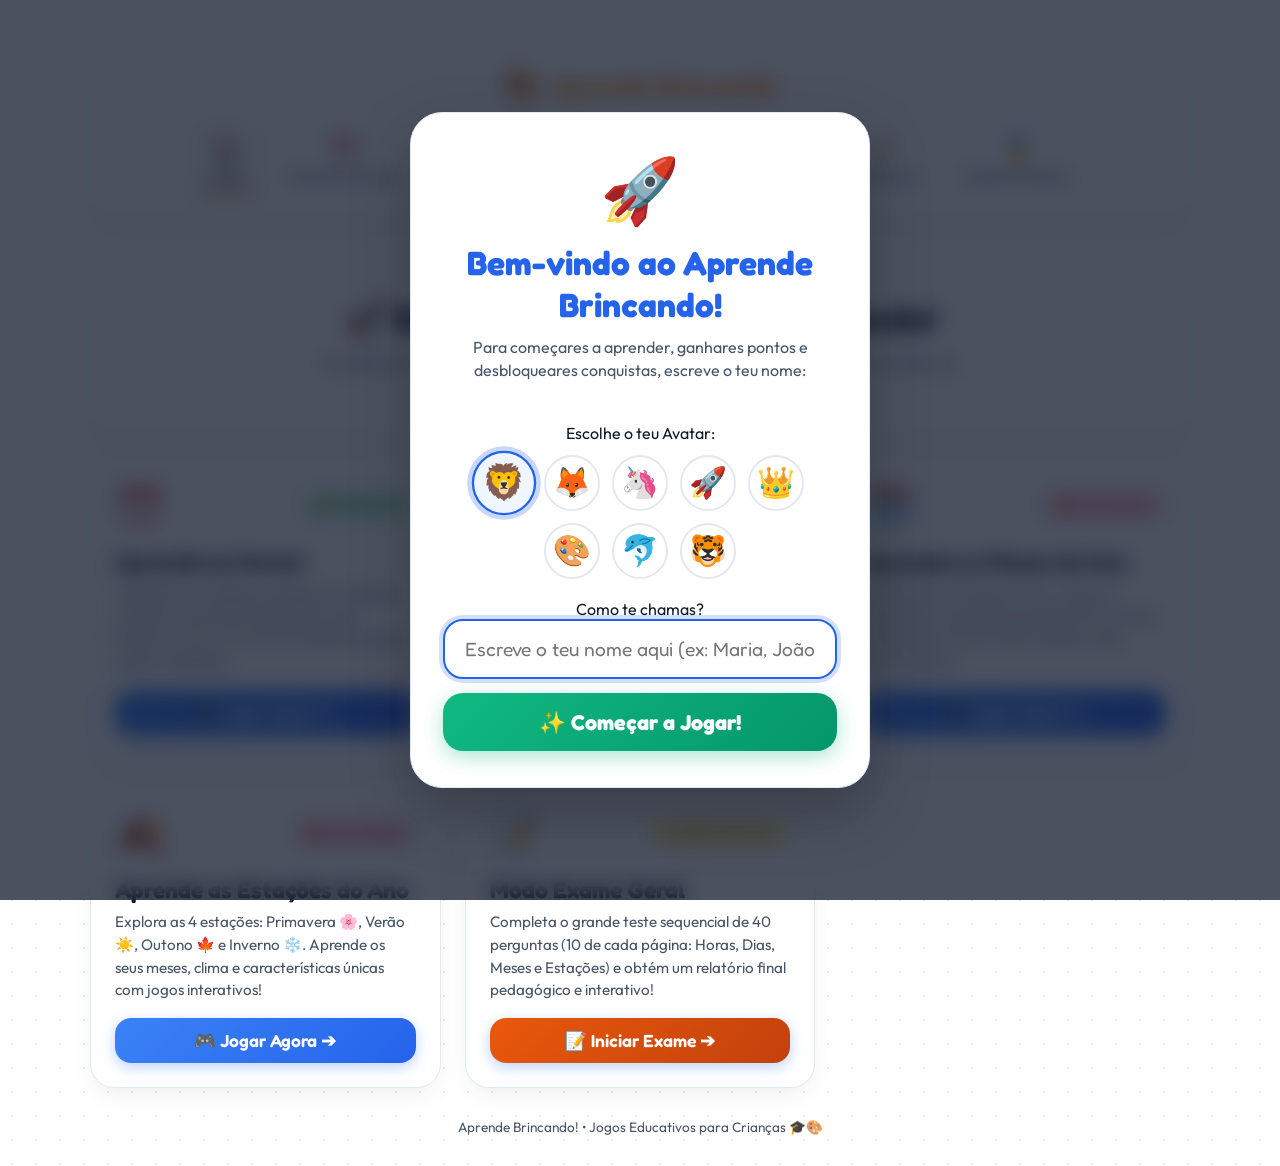
==== commit 21cf128d: "Fix onboarding modal overlay backdrop dimming and center positioning in front of initial page" ====
--- a/web/index.html
+++ b/web/index.html
@@ -173,9 +173,9 @@
   </div>
 
   <!-- Scripts -->
-  <script src="js/fireworks.js?v=5.0"></script>
-  <script src="js/audio.js?v=5.0"></script>
-  <script src="js/profiles.js?v=5.0"></script>
-  <script src="js/achievements.js?v=5.0"></script>
+  <script src="js/fireworks.js?v=5.1"></script>
+  <script src="js/audio.js?v=5.1"></script>
+  <script src="js/profiles.js?v=5.1"></script>
+  <script src="js/achievements.js?v=5.1"></script>
 </body>
 </html>
--- a/web/style.css
+++ b/web/style.css
@@ -922,13 +922,19 @@
   left: 0;
   width: 100vw;
   height: 100vh;
-  background: rgba(0, 0, 0, 0.7);
-  backdrop-filter: blur(8px);
+  background: rgba(15, 23, 42, 0.75);
+  backdrop-filter: blur(10px);
+  -webkit-backdrop-filter: blur(10px);
   display: flex;
   justify-content: center;
   align-items: center;
-  z-index: 9999;
+  z-index: 99999;
   padding: 20px;
+  box-sizing: border-box;
+}
+
+.modal-overlay.hidden {
+  display: none !important;
 }
 
 .modal-card {
@@ -1858,47 +1864,55 @@
 
 /* Onboarding Modal */
 .onboarding-modal-card {
-  max-width: 480px;
+  max-width: 460px;
   width: 90%;
   text-align: center;
+  border-radius: 32px;
+  padding: 36px 32px;
+  box-shadow: 0 25px 60px rgba(0, 0, 0, 0.25);
+  background: #ffffff;
+  border: 1px solid #e2e8f0;
 }
 
 .onboarding-header {
-  margin-bottom: 20px;
+  margin-bottom: 24px;
 }
 
 .onboarding-icon {
-  font-size: 3.5rem;
+  font-size: 4rem;
   display: block;
-  margin-bottom: 8px;
+  margin-bottom: 12px;
 }
 
 .onboarding-header h2 {
   font-family: var(--font-heading);
-  font-size: 1.8rem;
+  font-size: 2.1rem;
   color: #2563eb;
-  margin-bottom: 6px;
+  margin-bottom: 10px;
+  line-height: 1.25;
 }
 
 .onboarding-header p {
-  font-size: 0.95rem;
+  font-size: 1rem;
   color: #475569;
+  line-height: 1.45;
 }
 
 .avatar-picker-grid {
   display: flex;
   justify-content: center;
-  gap: 10px;
+  gap: 12px;
   flex-wrap: wrap;
-  margin-top: 8px;
+  max-width: 360px;
+  margin: 12px auto 20px auto;
 }
 
 .avatar-option-btn {
   background: #ffffff;
   border: 2px solid #e2e8f0;
-  font-size: 1.8rem;
-  width: 52px;
-  height: 52px;
+  font-size: 1.9rem;
+  width: 56px;
+  height: 56px;
   border-radius: 999px;
   cursor: pointer;
   display: flex;
@@ -1908,7 +1922,7 @@
 }
 
 .avatar-option-btn:hover {
-  transform: scale(1.1);
+  transform: scale(1.12);
   border-color: #94a3b8;
 }
 
@@ -1916,24 +1930,46 @@
   border-color: #2563eb;
   background: #eff6ff;
   box-shadow: 0 0 0 4px rgba(37, 99, 235, 0.25);
-  transform: scale(1.12);
+  transform: scale(1.15);
 }
 
 .child-name-input {
   width: 100%;
-  padding: 14px 18px;
-  font-family: var(--font-heading);
-  font-size: 1.15rem;
+  padding: 16px 20px;
+  font-family: var(--font-heading);
+  font-size: 1.2rem;
   border: 2px solid #cbd5e1;
-  border-radius: var(--radius-md);
+  border-radius: 20px;
   outline: none;
-  transition: border-color 0.2s ease;
+  transition: all 0.2s ease;
   box-sizing: border-box;
+  text-align: center;
 }
 
 .child-name-input:focus {
   border-color: #2563eb;
-  box-shadow: 0 0 0 4px rgba(37, 99, 235, 0.15);
+  box-shadow: 0 0 0 4px rgba(37, 99, 235, 0.2);
+}
+
+.btn-onboarding-submit {
+  background: linear-gradient(135deg, #10b981, #059669);
+  color: #ffffff;
+  font-family: var(--font-heading);
+  font-size: 1.35rem;
+  font-weight: 700;
+  padding: 16px;
+  border-radius: 20px;
+  border: none;
+  cursor: pointer;
+  width: 100%;
+  margin-top: 14px;
+  box-shadow: 0 6px 20px rgba(16, 185, 129, 0.35);
+  transition: all 0.2s ease;
+}
+
+.btn-onboarding-submit:hover {
+  transform: scale(1.03);
+  box-shadow: 0 8px 24px rgba(16, 185, 129, 0.48);
 }
 
 /* Profile Switcher Modal */
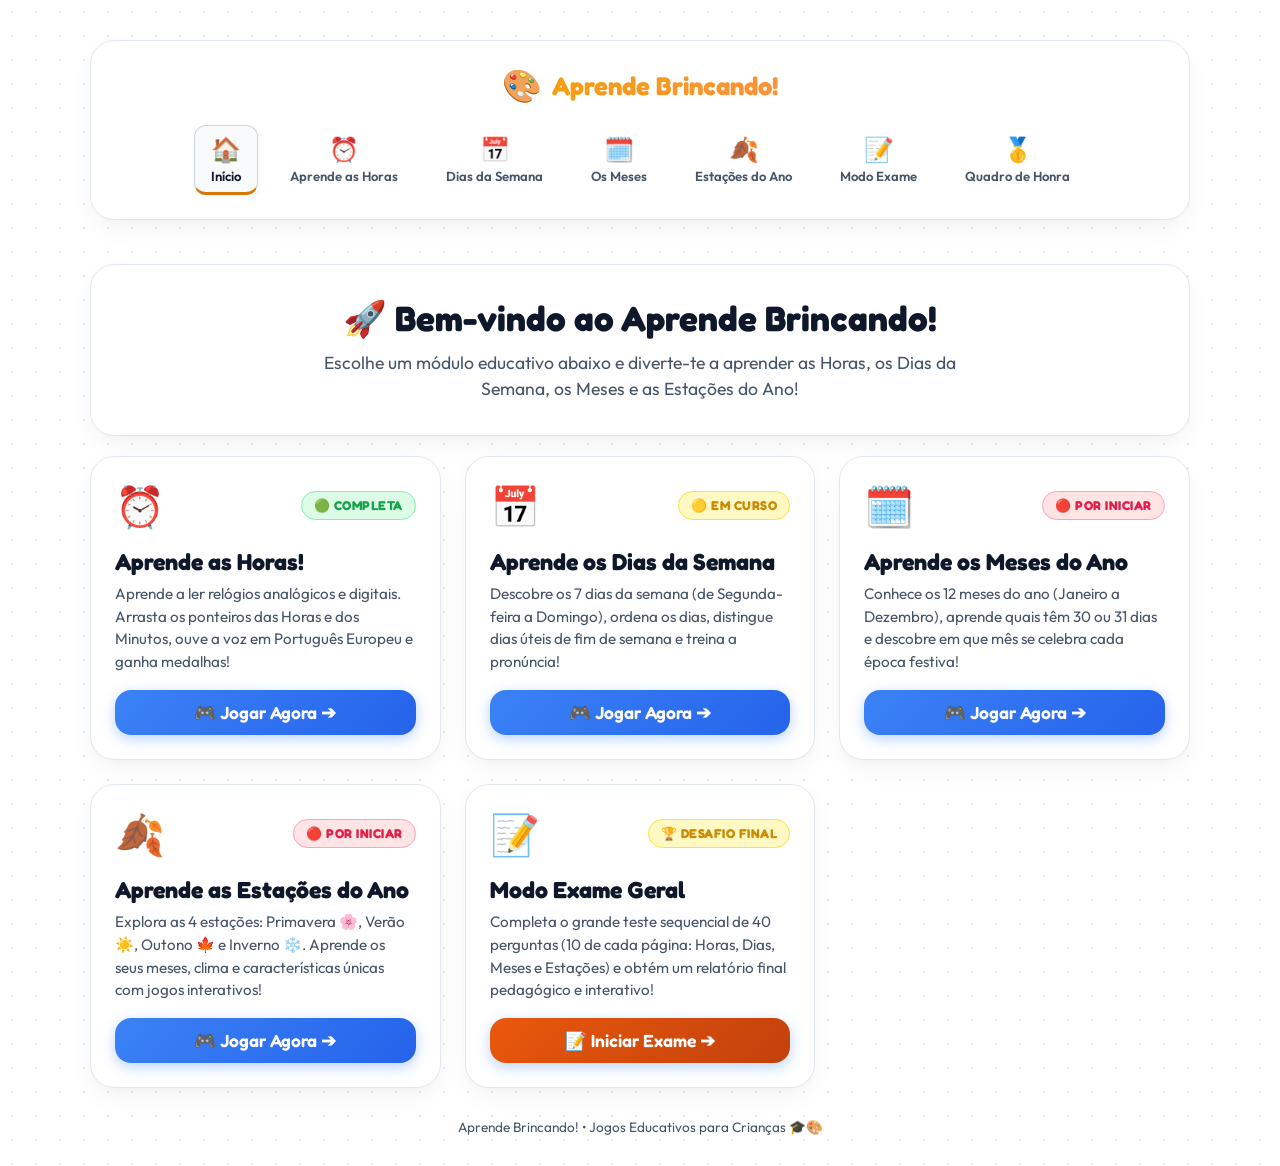
==== commit e9840de0: "Add top-left user dropdown menu in navigation bar to switch active child user or add a new user" ====
--- a/web/index.html
+++ b/web/index.html
@@ -173,9 +173,9 @@
   </div>
 
   <!-- Scripts -->
-  <script src="js/fireworks.js?v=5.1"></script>
-  <script src="js/audio.js?v=5.1"></script>
-  <script src="js/profiles.js?v=5.1"></script>
-  <script src="js/achievements.js?v=5.1"></script>
+  <script src="js/fireworks.js?v=5.2"></script>
+  <script src="js/audio.js?v=5.2"></script>
+  <script src="js/profiles.js?v=5.2"></script>
+  <script src="js/achievements.js?v=5.2"></script>
 </body>
 </html>
--- a/web/style.css
+++ b/web/style.css
@@ -2137,4 +2137,166 @@
 .lead-pts { color: #16a34a; font-size: 1.1rem; }
 .lead-exame { color: #ea580c; font-size: 1.05rem; }
 
-
+/* ==========================================================================
+   Top-Left User Dropdown Menu
+   ========================================================================== */
+.topbar-user-wrapper {
+  position: relative;
+  display: flex;
+  align-items: center;
+  z-index: 99;
+  flex-shrink: 0;
+}
+
+.topbar-user-btn {
+  background: #ffffff;
+  border: 2px solid #e2e8f0;
+  color: #0f172a;
+  font-family: var(--font-heading);
+  font-size: 1rem;
+  font-weight: 700;
+  padding: 4px 14px;
+  border-radius: 999px;
+  cursor: pointer;
+  display: flex;
+  align-items: center;
+  gap: 8px;
+  height: 44px;
+  box-shadow: 0 2px 8px rgba(0, 0, 0, 0.04);
+  transition: all 0.2s ease;
+}
+
+.topbar-user-btn:hover {
+  background: #f8fafc;
+  border-color: #2563eb;
+  transform: translateY(-1px);
+  box-shadow: 0 4px 12px rgba(37, 99, 235, 0.15);
+}
+
+.topbar-user-btn .user-av {
+  font-size: 1.4rem;
+}
+
+.topbar-user-btn .user-name {
+  font-family: var(--font-heading);
+  font-size: 1.05rem;
+  color: #0f172a;
+  max-width: 120px;
+  overflow: hidden;
+  text-overflow: ellipsis;
+  white-space: nowrap;
+}
+
+.topbar-user-btn .dropdown-arrow {
+  font-size: 0.9rem;
+  color: #64748b;
+  font-weight: bold;
+}
+
+.topbar-user-dropdown {
+  position: absolute;
+  top: calc(100% + 8px);
+  left: 0;
+  background: #ffffff;
+  border: 1px solid #cbd5e1;
+  border-radius: 20px;
+  width: 250px;
+  padding: 12px;
+  box-shadow: 0 16px 36px rgba(0, 0, 0, 0.15);
+  display: flex;
+  flex-direction: column;
+  gap: 8px;
+  z-index: 9999;
+}
+
+.topbar-user-dropdown.hidden {
+  display: none !important;
+}
+
+.user-dropdown-title {
+  font-family: var(--font-heading);
+  font-size: 0.8rem;
+  font-weight: 700;
+  color: #64748b;
+  text-transform: uppercase;
+  letter-spacing: 0.5px;
+  padding: 2px 6px;
+}
+
+.user-dropdown-list {
+  display: flex;
+  flex-direction: column;
+  gap: 6px;
+  max-height: 200px;
+  overflow-y: auto;
+}
+
+.user-dropdown-item {
+  background: #f8fafc;
+  border: 1px solid #e2e8f0;
+  border-radius: 14px;
+  padding: 10px 14px;
+  font-family: var(--font-heading);
+  font-size: 1rem;
+  color: #0f172a;
+  display: flex;
+  align-items: center;
+  justify-content: space-between;
+  cursor: pointer;
+  transition: all 0.2s ease;
+  width: 100%;
+}
+
+.user-dropdown-item:hover {
+  background: #eff6ff;
+  border-color: #93c5fd;
+  transform: translateX(2px);
+}
+
+.user-dropdown-item.active {
+  background: #dbeafe;
+  border-color: #2563eb;
+  color: #1d4ed8;
+  font-weight: 700;
+}
+
+.user-dropdown-item .item-left {
+  display: flex;
+  align-items: center;
+  gap: 8px;
+}
+
+.user-dropdown-item .item-av { font-size: 1.3rem; }
+.user-dropdown-item .item-name { font-family: var(--font-heading); font-size: 1rem; }
+
+.active-tag {
+  font-size: 0.72rem;
+  background: #2563eb;
+  color: #ffffff;
+  padding: 2px 8px;
+  border-radius: 999px;
+  font-weight: 700;
+}
+
+.user-dropdown-divider {
+  height: 1px;
+  background: #e2e8f0;
+  margin: 2px 0;
+}
+
+.add-user-item {
+  background: linear-gradient(135deg, #eff6ff, #dbeafe);
+  border: 1px dashed #3b82f6;
+  color: #1d4ed8;
+  font-weight: 700;
+  justify-content: center;
+  gap: 6px;
+}
+
+.add-user-item:hover {
+  background: #2563eb;
+  color: #ffffff;
+  border-style: solid;
+}
+
+
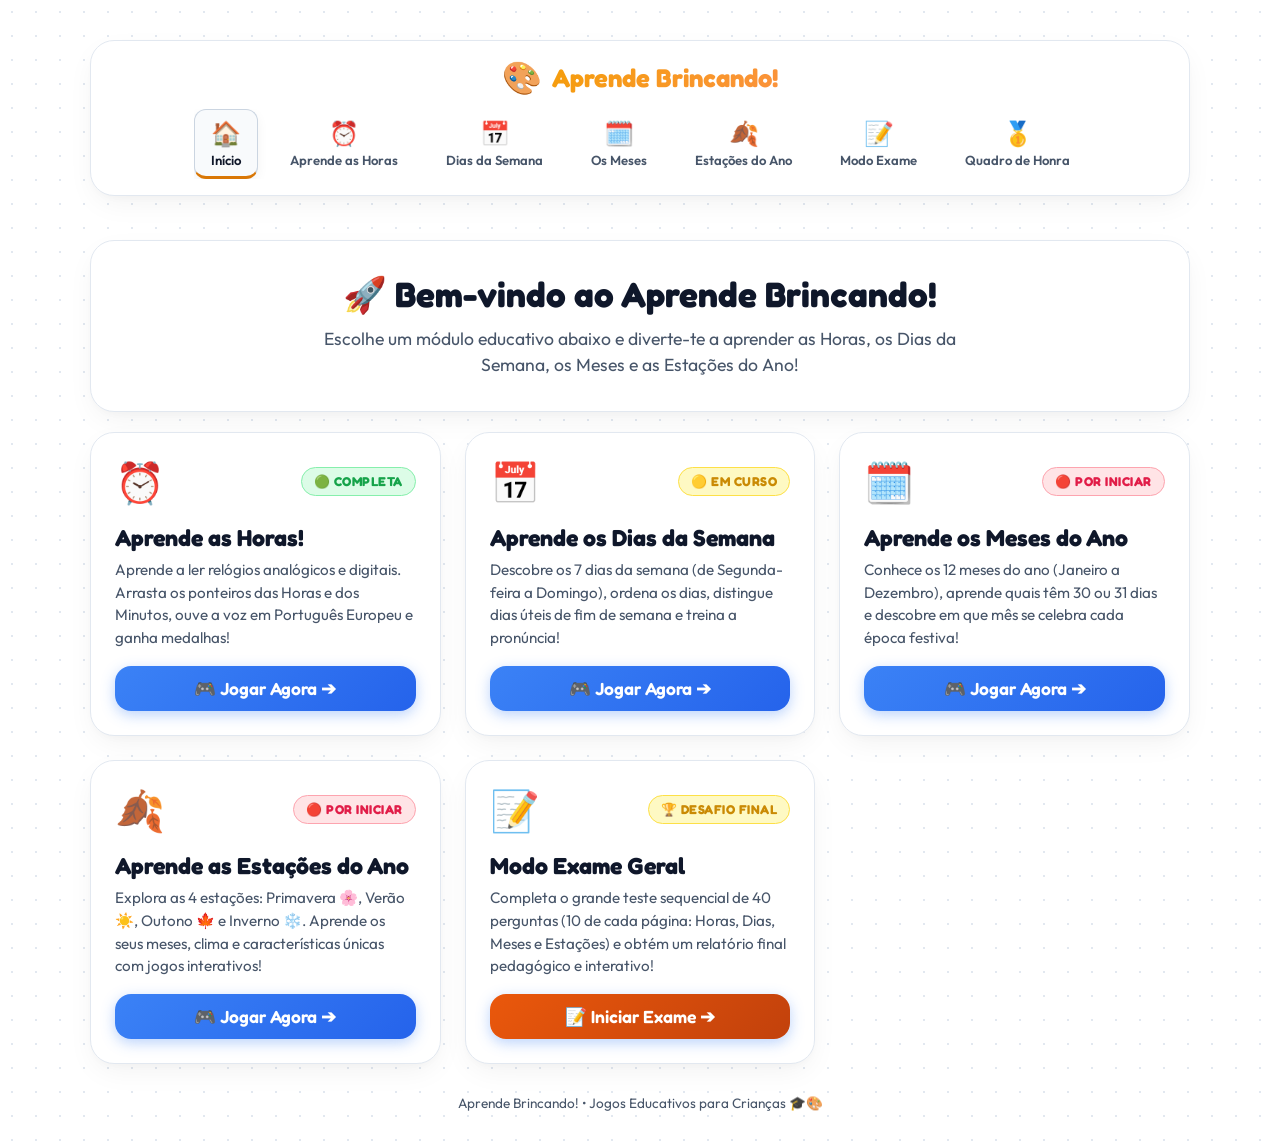
==== commit d192ded4: "Pin user dropdown button precisely in top-left corner of top navigation bar card" ====
--- a/web/index.html
+++ b/web/index.html
@@ -173,9 +173,9 @@
   </div>
 
   <!-- Scripts -->
-  <script src="js/fireworks.js?v=5.2"></script>
-  <script src="js/audio.js?v=5.2"></script>
-  <script src="js/profiles.js?v=5.2"></script>
-  <script src="js/achievements.js?v=5.2"></script>
+  <script src="js/fireworks.js?v=5.3"></script>
+  <script src="js/audio.js?v=5.3"></script>
+  <script src="js/profiles.js?v=5.3"></script>
+  <script src="js/achievements.js?v=5.3"></script>
 </body>
 </html>
--- a/web/style.css
+++ b/web/style.css
@@ -2137,6 +2137,30 @@
 .lead-pts { color: #16a34a; font-size: 1.1rem; }
 .lead-exame { color: #ea580c; font-size: 1.05rem; }
 
+/* Portal Top Bar Container */
+.portal-top-bar {
+  position: relative;
+  display: flex;
+  flex-direction: column;
+  align-items: center;
+  gap: 12px;
+  padding: 16px 24px;
+}
+
+.portal-top-bar #topbarUserWrapper {
+  position: absolute;
+  top: 14px;
+  left: 20px;
+  z-index: 100;
+}
+
+@media (max-width: 768px) {
+  .portal-top-bar #topbarUserWrapper {
+    position: static;
+    margin-bottom: 8px;
+  }
+}
+
 /* ==========================================================================
    Top-Left User Dropdown Menu
    ========================================================================== */
